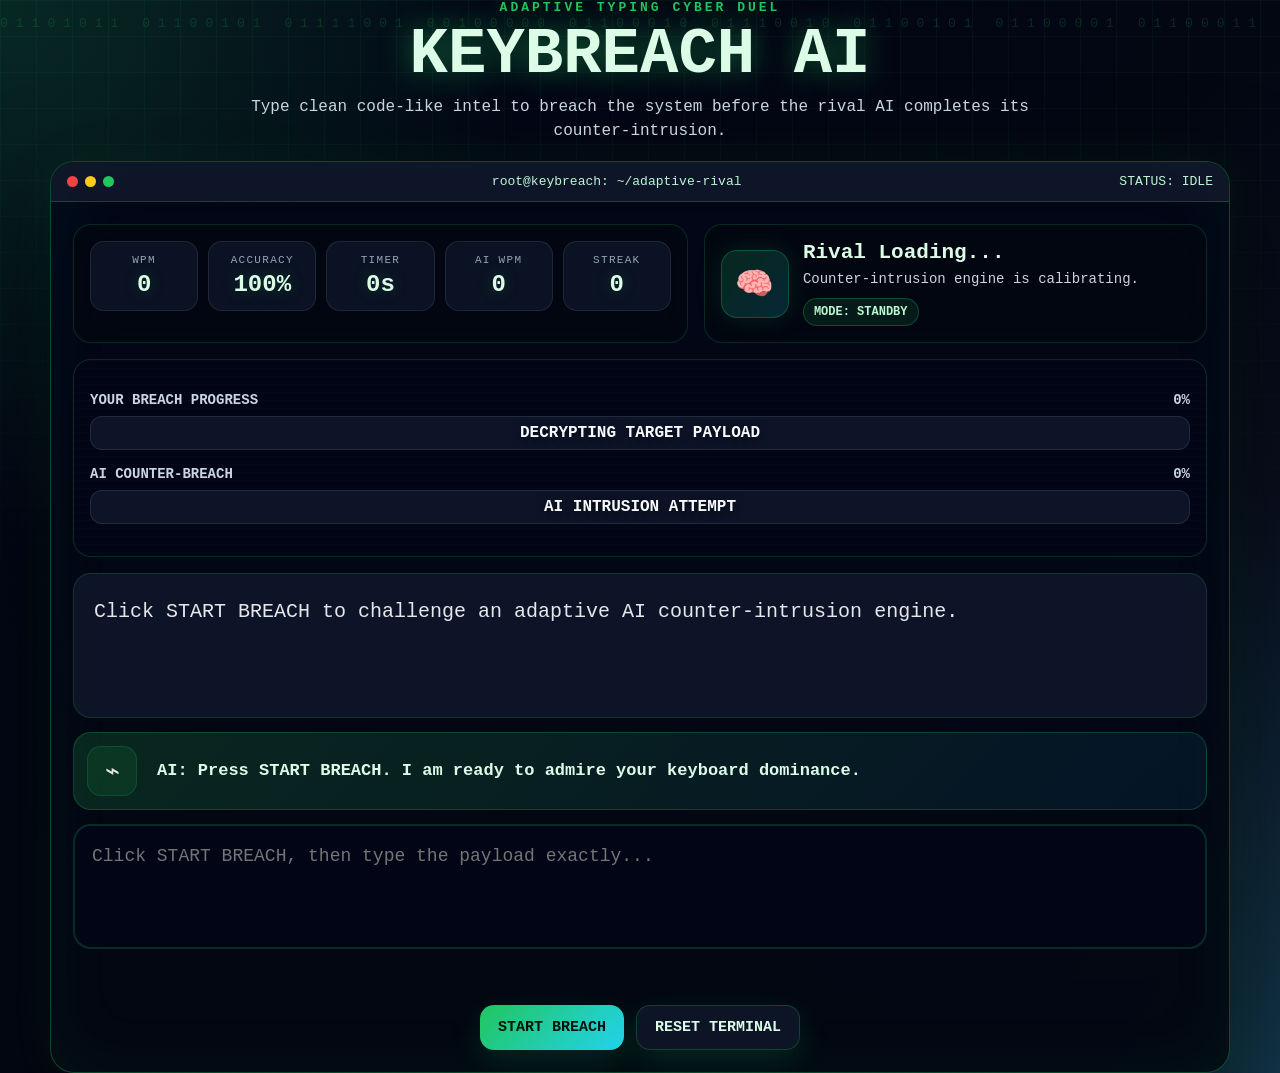
==== index.html @ 8544af5d "Add files via upload" ====
<!DOCTYPE html>
<html lang="en">

<head> 

  <link rel="stylesheet" href="css/style.css">

  <meta charset="UTF-8" />
  <meta name="viewport" content="width=device-width, initial-scale=1.0" />
  
  <title>KeyBreach AI</title>


</head>
<body>
  <div class="mobile-block">
    <h1>Desktop Required</h1>
    <p>KeyBreach AI requires a desktop or laptop screen.</p>
  </div>

  <main class="app">
    <header>
      <div class="eyebrow">Adaptive Typing Cyber Duel</div>
      <h1>KeyBreach AI</h1>
      <p class="subtitle">Type clean code-like intel to breach the system before the rival AI completes its counter-intrusion.</p>
    </header>

    <section class="terminal-shell" id="gameShell">
      <div class="terminal-bar">
        <div class="dots"><span class="dot"></span><span class="dot"></span><span class="dot"></span></div>
        <div>root@keybreach: ~/adaptive-rival</div>
        <div id="terminalStatus">STATUS: IDLE</div>
      </div>

      <div class="terminal-content">
        <div class="top-grid">
          <section class="card">
            <div class="stats">
              <div class="stat-box"><small>WPM</small><span id="wpm">0</span></div>
              <div class="stat-box"><small>Accuracy</small><span id="accuracy">100%</span></div>
              <div class="stat-box"><small>Timer</small><span id="timer">0s</span></div>
              <div class="stat-box"><small>AI WPM</small><span id="aiWpm">0</span></div>
              <div class="stat-box"><small>Streak</small><span id="streak">0</span></div>
            </div>
          </section>

          <section class="card ai-card">
            <div class="avatar" id="aiAvatar">🧠</div>
            <div>
              <div class="ai-name" id="aiName">Rival Loading...</div>
              <div class="ai-desc" id="aiDesc">Counter-intrusion engine is calibrating.</div>
              <div class="mood-pill" id="aiMood">MODE: STANDBY</div>
            </div>
          </section>
        </div>

        <section class="breach-panel">
          <div class="lane">
            <div class="lane-top"><span>YOUR BREACH PROGRESS</span><span id="playerPercent">0%</span></div>
            <div class="progress-track">
              <div class="progress-fill" id="playerFill"></div>
              <div class="progress-label">DECRYPTING TARGET PAYLOAD</div>
            </div>
          </div>

          <div class="lane">
            <div class="lane-top"><span id="aiLaneName">AI COUNTER-BREACH</span><span id="aiPercent">0%</span></div>
            <div class="progress-track">
              <div class="progress-fill ai-fill" id="aiFill"></div>
              <div class="progress-label">AI INTRUSION ATTEMPT</div>
            </div>
          </div>
        </section>

        <section class="story-box" id="storyDisplay"></section>

        <section class="commentary">
          <div class="commentary-icon">⌁</div>
          <div class="commentary-text" id="commentaryText">AI: Press START BREACH. I am ready to admire your keyboard dominance.</div>
        </section>

        <textarea id="typingInput" placeholder="Click START BREACH, then type the payload exactly..." disabled></textarea>

        <div class="warning" id="warning"></div>

        <div class="controls">
          <button id="startBtn">START BREACH</button>
          <button class="ghost-btn" id="resetBtn">RESET TERMINAL</button>
        </div>

        <section class="results" id="results">
          <h2 id="resultTitle">Results</h2>
          <p id="resultFlavor"></p>
          <div class="result-grid" id="resultGrid"></div>
          <div class="rank-badge" id="rankBadge"></div>
        </section>
      </div>
    </section>
  </main>

  
  <script src="js/script.js"></script>


</body>
</html>
---- css/style.css ----
* { box-sizing: border-box; }

    :root {
  --bg: #020617;
  --panel: rgba(3, 7, 18, 0.92);
  --panel2: rgba(15, 23, 42, 0.9);
  --green: #22c55e;
  --lime: #a3e635;
  --cyan: #22d3ee;
  --blue: #38bdf8;
  --red: #ef4444;
  --orange: #fb923c;
  --yellow: #facc15;
  --purple: #a855f7;
  --text: #e5e7eb;
  --muted: #94a3b8;
}

    body {
      margin: 0;
      min-height: 100vh;
      font-family: Consolas, Monaco, "Courier New", monospace;
      color: var(--text);
      background:
        radial-gradient(circle at top left, rgba(34, 197, 94, 0.18), transparent 32%),
        radial-gradient(circle at bottom right, rgba(34, 211, 238, 0.16), transparent 35%),
        linear-gradient(135deg, #020617, #030712 55%, #0f172a);
      display: flex;
      align-items: center;
      justify-content: center;
      overflow-x: hidden;
    }

    body::before {
      content: "";
      position: fixed;
      inset: 0;
      background-image:
        linear-gradient(rgba(34, 197, 94, 0.06) 1px, transparent 1px),
        linear-gradient(90deg, rgba(34, 197, 94, 0.06) 1px, transparent 1px);
      background-size: 36px 36px;
      mask-image: linear-gradient(to bottom, black, transparent 86%);
      pointer-events: none;
    }

    body::after {
      content: "01101011 01100101 01111001 00100000 01100010 01110010 01100101 01100001 01100011 01101000";
      position: fixed;
      left: 0;
      right: 0;
      top: 16px;
      color: rgba(34, 197, 94, 0.18);
      font-size: 13px;
      letter-spacing: 8px;
      white-space: nowrap;
      animation: crawl 18s linear infinite;
      pointer-events: none;
    }

    @keyframes crawl {
      from { transform: translateX(100%); }
      to { transform: translateX(-100%); }
    }

    .mobile-block {
      display: none;
      padding: 32px;
      text-align: center;
    }

    .app {
      width: min(1180px, 94vw);
      position: relative;
      z-index: 1;
    }

    header {
      text-align: center;
      margin-bottom: 18px;
    }

    .eyebrow {
      color: var(--green);
      font-weight: 900;
      letter-spacing: 3px;
      text-transform: uppercase;
      font-size: 13px;
      text-shadow: 0 0 18px rgba(34, 197, 94, 0.45);
    }

    h1 {
      margin: 8px 0;
      font-size: clamp(34px, 5vw, 66px);
      line-height: 1;
      text-transform: uppercase;
      color: #dcfce7;
      text-shadow: 0 0 30px rgba(34, 197, 94, 0.5);
    }

    .subtitle {
      max-width: 820px;
      margin: 0 auto;
      color: #cbd5e1;
      line-height: 1.5;
      font-size: 16px;
    }

    .terminal-shell {
      background: linear-gradient(180deg, rgba(2, 6, 23, 0.96), rgba(3, 7, 18, 0.98));
      border: 1px solid rgba(34, 197, 94, 0.35);
      border-radius: 24px;
      box-shadow:
        0 30px 100px rgba(0, 0, 0, 0.6),
        inset 0 0 70px rgba(34, 197, 94, 0.06),
        0 0 45px rgba(34, 197, 94, 0.1);
      overflow: hidden;
    }

    .terminal-bar {
      display: flex;
      align-items: center;
      justify-content: space-between;
      gap: 12px;
      background: rgba(15, 23, 42, 0.95);
      border-bottom: 1px solid rgba(34, 197, 94, 0.28);
      padding: 12px 16px;
      color: #bbf7d0;
      font-size: 13px;
    }

    .dots { display: flex; gap: 7px; }
    .dot {
      width: 11px;
      height: 11px;
      border-radius: 999px;
      background: var(--red);
    }
    .dot:nth-child(2) { background: var(--yellow); }
    .dot:nth-child(3) { background: var(--green); }

    .terminal-content { padding: 22px; }

    .top-grid {
      display: grid;
      grid-template-columns: 1.1fr 0.9fr;
      gap: 16px;
      margin-bottom: 16px;
    }

    .card {
      background: var(--panel);
      border: 1px solid rgba(34, 197, 94, 0.18);
      border-radius: 18px;
      padding: 16px;
      box-shadow: inset 0 0 30px rgba(34, 197, 94, 0.025);
    }

    .stats {
      display: grid;
      grid-template-columns: repeat(5, 1fr);
      gap: 10px;
    }

    .stat-box {
      background: rgba(15, 23, 42, 0.78);
      border: 1px solid rgba(148, 163, 184, 0.14);
      border-radius: 14px;
      padding: 12px 10px;
      text-align: center;
    }

    .stat-box small {
      display: block;
      color: var(--muted);
      font-size: 11px;
      text-transform: uppercase;
      letter-spacing: 1.3px;
      margin-bottom: 5px;
    }

    .stat-box span {
      color: #dcfce7;
      font-weight: 900;
      font-size: 24px;
      text-shadow: 0 0 16px rgba(34, 197, 94, 0.25);
    }

    .ai-card {
      display: grid;
      grid-template-columns: 68px 1fr;
      gap: 14px;
      align-items: center;
    }

    .avatar {
      width: 68px;
      height: 68px;
      border-radius: 16px;
      display: grid;
      place-items: center;
      font-size: 31px;
      background: linear-gradient(135deg, rgba(34, 197, 94, 0.18), rgba(34, 211, 238, 0.16));
      border: 1px solid rgba(34, 197, 94, 0.28);
      box-shadow: 0 0 28px rgba(34, 197, 94, 0.14);
    }

    .ai-name {
      font-size: 21px;
      color: #dcfce7;
      font-weight: 900;
      margin-bottom: 5px;
    }

    .ai-desc {
      color: #cbd5e1;
      line-height: 1.45;
      font-size: 14px;
    }

    .mood-pill {
      display: inline-flex;
      align-items: center;
      background: rgba(34, 197, 94, 0.11);
      border: 1px solid rgba(34, 197, 94, 0.28);
      color: #bbf7d0;
      border-radius: 999px;
      padding: 6px 10px;
      font-size: 12px;
      font-weight: 900;
      margin-top: 9px;
      text-transform: uppercase;
    }

    .breach-panel {
      position: relative;
      background: rgba(2, 6, 23, 0.9);
      border: 1px solid rgba(34, 197, 94, 0.2);
      border-radius: 18px;
      padding: 16px;
      margin-bottom: 16px;
      overflow: hidden;
    }

    .breach-panel::before {
      content: "";
      position: absolute;
      inset: 0;
      background: repeating-linear-gradient(180deg, rgba(255,255,255,0.025) 0 1px, transparent 1px 8px);
      pointer-events: none;
      opacity: 0.55;
    }

    .lane {
      position: relative;
      z-index: 1;
      margin: 16px 0;
    }

    .lane-top {
      display: flex;
      align-items: center;
      justify-content: space-between;
      margin-bottom: 8px;
      color: #cbd5e1;
      font-weight: 900;
      font-size: 14px;
    }

    .progress-track {
      position: relative;
      height: 34px;
      background: rgba(15, 23, 42, 0.9);
      border: 1px solid rgba(148, 163, 184, 0.16);
      border-radius: 12px;
      overflow: hidden;
    }

    .progress-fill {
      position: absolute;
      inset: 0 auto 0 0;
      width: 0%;
      background: linear-gradient(90deg, rgba(34, 197, 94, 0.25), rgba(34, 197, 94, 0.8));
      box-shadow: 0 0 24px rgba(34, 197, 94, 0.35);
      transition: width 0.15s linear;
    }

    .ai-fill {
      background: linear-gradient(90deg, rgba(239, 68, 68, 0.25), rgba(239, 68, 68, 0.85));
      box-shadow: 0 0 24px rgba(239, 68, 68, 0.3);
    }

    .progress-label {
      position: absolute;
      inset: 0;
      display: flex;
      align-items: center;
      justify-content: center;
      font-weight: 900;
      color: #f8fafc;
      text-shadow: 0 2px 8px rgba(0,0,0,0.5);
    }

    .story-box {
      background: rgba(15, 23, 42, 0.9);
      border: 1px solid rgba(34, 197, 94, 0.18);
      border-radius: 18px;
      padding: 20px;
      font-size: 20px;
      line-height: 1.75;
      margin-bottom: 14px;
      min-height: 145px;
    }

    .correct { color: var(--green); }
    .incorrect {
      color: var(--red);
      background: rgba(239, 68, 68, 0.16);
      text-decoration: underline;
      border-radius: 3px;
    }
    .current {
      background: rgba(34, 197, 94, 0.24);
      color: #fff;
      border-radius: 3px;
      animation: blink 0.9s infinite;
    }
    @keyframes blink { 50% { opacity: 0.4; } }

    .commentary {
      display: grid;
      grid-template-columns: 58px 1fr;
      gap: 12px;
      align-items: center;
      background: linear-gradient(135deg, rgba(22, 101, 52, 0.35), rgba(8, 47, 73, 0.35));
      border: 1px solid rgba(34, 197, 94, 0.24);
      border-radius: 18px;
      padding: 13px;
      margin-bottom: 14px;
      min-height: 72px;
    }

    .commentary-icon {
      width: 50px;
      height: 50px;
      border-radius: 14px;
      display: grid;
      place-items: center;
      background: rgba(34, 197, 94, 0.1);
      border: 1px solid rgba(34, 197, 94, 0.18);
      font-size: 25px;
    }

    .commentary-text {
      color: #dcfce7;
      font-size: 17px;
      line-height: 1.45;
      font-weight: 900;
    }

    textarea {
      width: 100%;
      min-height: 125px;
      resize: none;
      border-radius: 18px;
      border: 2px solid rgba(34, 197, 94, 0.2);
      background: rgba(2, 6, 23, 0.92);
      color: #dcfce7;
      padding: 17px;
      font-size: 18px;
      line-height: 1.55;
      outline: none;
      caret-color: var(--green);
    }

    textarea:focus {
      border-color: var(--green);
      box-shadow: 0 0 28px rgba(34, 197, 94, 0.12);
    }

    .warning {
      margin-top: 11px;
      color: var(--yellow);
      text-align: center;
      font-weight: 900;
      min-height: 24px;
    }

    .controls {
      display: flex;
      gap: 12px;
      justify-content: center;
      flex-wrap: wrap;
      margin-top: 16px;
    }

    button {
      border: 0;
      border-radius: 14px;
      padding: 13px 18px;
      font-family: inherit;
      font-size: 15px;
      font-weight: 900;
      cursor: pointer;
      color: #02130a;
      background: linear-gradient(135deg, var(--green), var(--cyan));
      box-shadow: 0 10px 30px rgba(34, 197, 94, 0.16);
      transition: transform 0.15s ease, filter 0.15s ease;
    }

    button:hover { transform: translateY(-2px); filter: brightness(1.08); }

    .ghost-btn {
      color: #dcfce7;
      background: rgba(15, 23, 42, 0.9);
      border: 1px solid rgba(34, 197, 94, 0.25);
    }

    .results {
      display: none;
      margin-top: 16px;
      background: rgba(2, 6, 23, 0.96);
      border: 1px solid rgba(34, 197, 94, 0.32);
      border-radius: 22px;
      padding: 22px;
      text-align: center;
      animation: popIn 0.4s ease both;
    }

    @keyframes popIn {
      from { transform: scale(0.95); opacity: 0; }
      to { transform: scale(1); opacity: 1; }
    }

    .results h2 {
      margin: 0 0 8px;
      color: #dcfce7;
      font-size: 38px;
      text-transform: uppercase;
      text-shadow: 0 0 20px rgba(34, 197, 94, 0.28);
    }

    .result-grid {
      display: grid;
      grid-template-columns: repeat(5, 1fr);
      gap: 10px;
      margin: 17px 0;
    }

    .rank-badge {
      display: inline-block;
      margin-top: 8px;
      padding: 10px 15px;
      border-radius: 999px;
      color: #bbf7d0;
      background: rgba(34, 197, 94, 0.11);
      border: 1px solid rgba(34, 197, 94, 0.28);
      font-weight: 900;
    }

    .shake { animation: shake 0.22s ease; }
    @keyframes shake {
      0%, 100% { transform: translateX(0); }
      25% { transform: translateX(-5px); }
      75% { transform: translateX(5px); }
    }

    @media (max-width: 900px) {
      .top-grid { grid-template-columns: 1fr; }
      .stats, .result-grid { grid-template-columns: repeat(2, 1fr); }
    }

    @media (max-width: 767px) {
      body { display: block; }
      .app { display: none; }
      .mobile-block { display: block; }
    }
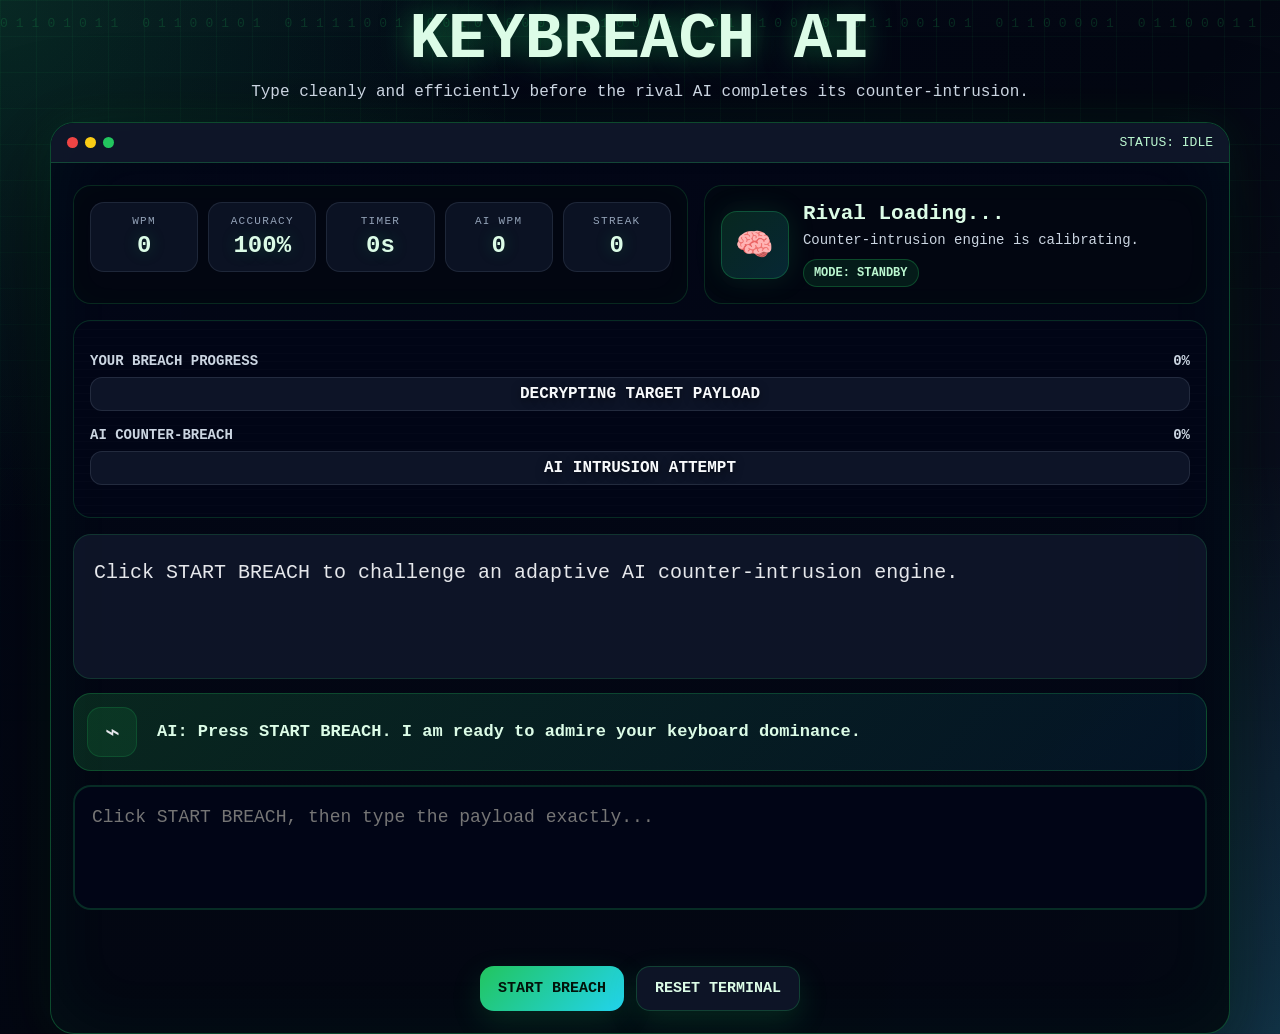
==== commit d0ac0dd8: "Updated project files" ====
--- a/index.html
+++ b/index.html
@@ -1,106 +1,131 @@
-<!DOCTYPE html>
+<!doctype html>
 <html lang="en">
+  <head>
+    <link rel="stylesheet" href="css/style.css" />
 
-<head> 
+    <meta charset="UTF-8" />
+    <meta name="viewport" content="width=device-width, initial-scale=1.0" />
 
-  <link rel="stylesheet" href="css/style.css">
+    <title>KeyBreach AI</title>
+  </head>
+  <body>
+    <div class="mobile-block">
+      <h1>Desktop Required</h1>
+      <p>KeyBreach AI requires a desktop or laptop screen.</p>
+    </div>
 
-  <meta charset="UTF-8" />
-  <meta name="viewport" content="width=device-width, initial-scale=1.0" />
-  
-  <title>KeyBreach AI</title>
+    <main class="app">
+      <header>
+      </div>
+        <h1>KeyBreach AI</h1>
+        <p class="subtitle">
+          Type cleanly and efficiently before the rival AI completes its
+          counter-intrusion.
+        </p>
+      </header>
 
+      <section class="terminal-shell" id="gameShell">
+        <div class="terminal-bar">
+          <div class="dots">
+            <span class="dot"></span><span class="dot"></span
+            ><span class="dot"></span>
+          </div>
+          <div></div>
+          <div id="terminalStatus">STATUS: IDLE</div>
+        </div>
 
-</head>
-<body>
-  <div class="mobile-block">
-    <h1>Desktop Required</h1>
-    <p>KeyBreach AI requires a desktop or laptop screen.</p>
-  </div>
+        <div class="terminal-content">
+          <div class="top-grid">
+            <section class="card">
+              <div class="stats">
+                <div class="stat-box">
+                  <small>WPM</small><span id="wpm">0</span>
+                </div>
+                <div class="stat-box">
+                  <small>Accuracy</small><span id="accuracy">100%</span>
+                </div>
+                <div class="stat-box">
+                  <small>Timer</small><span id="timer">0s</span>
+                </div>
+                <div class="stat-box">
+                  <small>AI WPM</small><span id="aiWpm">0</span>
+                </div>
+                <div class="stat-box">
+                  <small>Streak</small><span id="streak">0</span>
+                </div>
+              </div>
+            </section>
 
-  <main class="app">
-    <header>
-      <div class="eyebrow">Adaptive Typing Cyber Duel</div>
-      <h1>KeyBreach AI</h1>
-      <p class="subtitle">Type clean code-like intel to breach the system before the rival AI completes its counter-intrusion.</p>
-    </header>
+            <section class="card ai-card">
+              <div class="avatar" id="aiAvatar">🧠</div>
+              <div>
+                <div class="ai-name" id="aiName">Rival Loading...</div>
+                <div class="ai-desc" id="aiDesc">
+                  Counter-intrusion engine is calibrating.
+                </div>
+                <div class="mood-pill" id="aiMood">MODE: STANDBY</div>
+              </div>
+            </section>
+          </div>
 
-    <section class="terminal-shell" id="gameShell">
-      <div class="terminal-bar">
-        <div class="dots"><span class="dot"></span><span class="dot"></span><span class="dot"></span></div>
-        <div>root@keybreach: ~/adaptive-rival</div>
-        <div id="terminalStatus">STATUS: IDLE</div>
-      </div>
+          <section class="breach-panel">
+            <div class="lane">
+              <div class="lane-top">
+                <span>YOUR BREACH PROGRESS</span
+                ><span id="playerPercent">0%</span>
+              </div>
+              <div class="progress-track">
+                <div class="progress-fill" id="playerFill"></div>
+                <div class="progress-label">DECRYPTING TARGET PAYLOAD</div>
+              </div>
+            </div>
 
-      <div class="terminal-content">
-        <div class="top-grid">
-          <section class="card">
-            <div class="stats">
-              <div class="stat-box"><small>WPM</small><span id="wpm">0</span></div>
-              <div class="stat-box"><small>Accuracy</small><span id="accuracy">100%</span></div>
-              <div class="stat-box"><small>Timer</small><span id="timer">0s</span></div>
-              <div class="stat-box"><small>AI WPM</small><span id="aiWpm">0</span></div>
-              <div class="stat-box"><small>Streak</small><span id="streak">0</span></div>
+            <div class="lane">
+              <div class="lane-top">
+                <span id="aiLaneName">AI COUNTER-BREACH</span
+                ><span id="aiPercent">0%</span>
+              </div>
+              <div class="progress-track">
+                <div class="progress-fill ai-fill" id="aiFill"></div>
+                <div class="progress-label">AI INTRUSION ATTEMPT</div>
+              </div>
             </div>
           </section>
 
-          <section class="card ai-card">
-            <div class="avatar" id="aiAvatar">🧠</div>
-            <div>
-              <div class="ai-name" id="aiName">Rival Loading...</div>
-              <div class="ai-desc" id="aiDesc">Counter-intrusion engine is calibrating.</div>
-              <div class="mood-pill" id="aiMood">MODE: STANDBY</div>
+          <section class="story-box" id="storyDisplay"></section>
+
+          <section class="commentary">
+            <div class="commentary-icon">⌁</div>
+            <div class="commentary-text" id="commentaryText">
+              AI: Press START BREACH. I am ready to admire your keyboard
+              dominance.
             </div>
           </section>
-        </div>
 
-        <section class="breach-panel">
-          <div class="lane">
-            <div class="lane-top"><span>YOUR BREACH PROGRESS</span><span id="playerPercent">0%</span></div>
-            <div class="progress-track">
-              <div class="progress-fill" id="playerFill"></div>
-              <div class="progress-label">DECRYPTING TARGET PAYLOAD</div>
-            </div>
+          <textarea
+            id="typingInput"
+            placeholder="Click START BREACH, then type the payload exactly..."
+            disabled
+          ></textarea>
+
+          <div class="warning" id="warning"></div>
+
+          <div class="controls">
+            <button id="startBtn">START BREACH</button>
+            <button class="ghost-btn" id="resetBtn">RESET TERMINAL</button>
           </div>
 
-          <div class="lane">
-            <div class="lane-top"><span id="aiLaneName">AI COUNTER-BREACH</span><span id="aiPercent">0%</span></div>
-            <div class="progress-track">
-              <div class="progress-fill ai-fill" id="aiFill"></div>
-              <div class="progress-label">AI INTRUSION ATTEMPT</div>
-            </div>
-          </div>
-        </section>
+          <section class="results" id="results">
+            <h2 id="resultTitle">Results</h2>
+            <p id="resultFlavor"></p>
+            <div class="result-grid" id="resultGrid"></div>
+            <div class="rank-badge" id="rankBadge"></div>
+          </section>
+        </div>
+      </section>
+    </main>
 
-        <section class="story-box" id="storyDisplay"></section>
-
-        <section class="commentary">
-          <div class="commentary-icon">⌁</div>
-          <div class="commentary-text" id="commentaryText">AI: Press START BREACH. I am ready to admire your keyboard dominance.</div>
-        </section>
-
-        <textarea id="typingInput" placeholder="Click START BREACH, then type the payload exactly..." disabled></textarea>
-
-        <div class="warning" id="warning"></div>
-
-        <div class="controls">
-          <button id="startBtn">START BREACH</button>
-          <button class="ghost-btn" id="resetBtn">RESET TERMINAL</button>
-        </div>
-
-        <section class="results" id="results">
-          <h2 id="resultTitle">Results</h2>
-          <p id="resultFlavor"></p>
-          <div class="result-grid" id="resultGrid"></div>
-          <div class="rank-badge" id="rankBadge"></div>
-        </section>
-      </div>
-    </section>
-  </main>
-
-  
-  <script src="js/script.js"></script>
-
-
-</body>
-</html>
+    <script src="js/personalities.js"></script>
+    <script src="js/script.js"></script>
+  </body>
+</html>
--- a/css/style.css
+++ b/css/style.css
@@ -1,6 +1,8 @@
-    * { box-sizing: border-box; }
-
-    :root {
+* {
+  box-sizing: border-box;
+}
+
+:root {
   --bg: #020617;
   --panel: rgba(3, 7, 18, 0.92);
   --panel2: rgba(15, 23, 42, 0.9);
@@ -16,461 +18,569 @@
   --muted: #94a3b8;
 }
 
-    body {
-      margin: 0;
-      min-height: 100vh;
-      font-family: Consolas, Monaco, "Courier New", monospace;
-      color: var(--text);
-      background:
-        radial-gradient(circle at top left, rgba(34, 197, 94, 0.18), transparent 32%),
-        radial-gradient(circle at bottom right, rgba(34, 211, 238, 0.16), transparent 35%),
-        linear-gradient(135deg, #020617, #030712 55%, #0f172a);
-      display: flex;
-      align-items: center;
-      justify-content: center;
-      overflow-x: hidden;
-    }
-
-    body::before {
-      content: "";
-      position: fixed;
-      inset: 0;
-      background-image:
-        linear-gradient(rgba(34, 197, 94, 0.06) 1px, transparent 1px),
-        linear-gradient(90deg, rgba(34, 197, 94, 0.06) 1px, transparent 1px);
-      background-size: 36px 36px;
-      mask-image: linear-gradient(to bottom, black, transparent 86%);
-      pointer-events: none;
-    }
-
-    body::after {
-      content: "01101011 01100101 01111001 00100000 01100010 01110010 01100101 01100001 01100011 01101000";
-      position: fixed;
-      left: 0;
-      right: 0;
-      top: 16px;
-      color: rgba(34, 197, 94, 0.18);
-      font-size: 13px;
-      letter-spacing: 8px;
-      white-space: nowrap;
-      animation: crawl 18s linear infinite;
-      pointer-events: none;
-    }
-
-    @keyframes crawl {
-      from { transform: translateX(100%); }
-      to { transform: translateX(-100%); }
-    }
-
-    .mobile-block {
-      display: none;
-      padding: 32px;
-      text-align: center;
-    }
-
-    .app {
-      width: min(1180px, 94vw);
-      position: relative;
-      z-index: 1;
-    }
-
-    header {
-      text-align: center;
-      margin-bottom: 18px;
-    }
-
-    .eyebrow {
-      color: var(--green);
-      font-weight: 900;
-      letter-spacing: 3px;
-      text-transform: uppercase;
-      font-size: 13px;
-      text-shadow: 0 0 18px rgba(34, 197, 94, 0.45);
-    }
-
-    h1 {
-      margin: 8px 0;
-      font-size: clamp(34px, 5vw, 66px);
-      line-height: 1;
-      text-transform: uppercase;
-      color: #dcfce7;
-      text-shadow: 0 0 30px rgba(34, 197, 94, 0.5);
-    }
-
-    .subtitle {
-      max-width: 820px;
-      margin: 0 auto;
-      color: #cbd5e1;
-      line-height: 1.5;
-      font-size: 16px;
-    }
-
-    .terminal-shell {
-      background: linear-gradient(180deg, rgba(2, 6, 23, 0.96), rgba(3, 7, 18, 0.98));
-      border: 1px solid rgba(34, 197, 94, 0.35);
-      border-radius: 24px;
-      box-shadow:
-        0 30px 100px rgba(0, 0, 0, 0.6),
-        inset 0 0 70px rgba(34, 197, 94, 0.06),
-        0 0 45px rgba(34, 197, 94, 0.1);
-      overflow: hidden;
-    }
-
-    .terminal-bar {
-      display: flex;
-      align-items: center;
-      justify-content: space-between;
-      gap: 12px;
-      background: rgba(15, 23, 42, 0.95);
-      border-bottom: 1px solid rgba(34, 197, 94, 0.28);
-      padding: 12px 16px;
-      color: #bbf7d0;
-      font-size: 13px;
-    }
-
-    .dots { display: flex; gap: 7px; }
-    .dot {
-      width: 11px;
-      height: 11px;
-      border-radius: 999px;
-      background: var(--red);
-    }
-    .dot:nth-child(2) { background: var(--yellow); }
-    .dot:nth-child(3) { background: var(--green); }
-
-    .terminal-content { padding: 22px; }
-
-    .top-grid {
-      display: grid;
-      grid-template-columns: 1.1fr 0.9fr;
-      gap: 16px;
-      margin-bottom: 16px;
-    }
-
-    .card {
-      background: var(--panel);
-      border: 1px solid rgba(34, 197, 94, 0.18);
-      border-radius: 18px;
-      padding: 16px;
-      box-shadow: inset 0 0 30px rgba(34, 197, 94, 0.025);
-    }
-
-    .stats {
-      display: grid;
-      grid-template-columns: repeat(5, 1fr);
-      gap: 10px;
-    }
-
-    .stat-box {
-      background: rgba(15, 23, 42, 0.78);
-      border: 1px solid rgba(148, 163, 184, 0.14);
-      border-radius: 14px;
-      padding: 12px 10px;
-      text-align: center;
-    }
-
-    .stat-box small {
-      display: block;
-      color: var(--muted);
-      font-size: 11px;
-      text-transform: uppercase;
-      letter-spacing: 1.3px;
-      margin-bottom: 5px;
-    }
-
-    .stat-box span {
-      color: #dcfce7;
-      font-weight: 900;
-      font-size: 24px;
-      text-shadow: 0 0 16px rgba(34, 197, 94, 0.25);
-    }
-
-    .ai-card {
-      display: grid;
-      grid-template-columns: 68px 1fr;
-      gap: 14px;
-      align-items: center;
-    }
-
-    .avatar {
-      width: 68px;
-      height: 68px;
-      border-radius: 16px;
-      display: grid;
-      place-items: center;
-      font-size: 31px;
-      background: linear-gradient(135deg, rgba(34, 197, 94, 0.18), rgba(34, 211, 238, 0.16));
-      border: 1px solid rgba(34, 197, 94, 0.28);
-      box-shadow: 0 0 28px rgba(34, 197, 94, 0.14);
-    }
-
-    .ai-name {
-      font-size: 21px;
-      color: #dcfce7;
-      font-weight: 900;
-      margin-bottom: 5px;
-    }
-
-    .ai-desc {
-      color: #cbd5e1;
-      line-height: 1.45;
-      font-size: 14px;
-    }
-
-    .mood-pill {
-      display: inline-flex;
-      align-items: center;
-      background: rgba(34, 197, 94, 0.11);
-      border: 1px solid rgba(34, 197, 94, 0.28);
-      color: #bbf7d0;
-      border-radius: 999px;
-      padding: 6px 10px;
-      font-size: 12px;
-      font-weight: 900;
-      margin-top: 9px;
-      text-transform: uppercase;
-    }
-
-    .breach-panel {
-      position: relative;
-      background: rgba(2, 6, 23, 0.9);
-      border: 1px solid rgba(34, 197, 94, 0.2);
-      border-radius: 18px;
-      padding: 16px;
-      margin-bottom: 16px;
-      overflow: hidden;
-    }
-
-    .breach-panel::before {
-      content: "";
-      position: absolute;
-      inset: 0;
-      background: repeating-linear-gradient(180deg, rgba(255,255,255,0.025) 0 1px, transparent 1px 8px);
-      pointer-events: none;
-      opacity: 0.55;
-    }
-
-    .lane {
-      position: relative;
-      z-index: 1;
-      margin: 16px 0;
-    }
-
-    .lane-top {
-      display: flex;
-      align-items: center;
-      justify-content: space-between;
-      margin-bottom: 8px;
-      color: #cbd5e1;
-      font-weight: 900;
-      font-size: 14px;
-    }
-
-    .progress-track {
-      position: relative;
-      height: 34px;
-      background: rgba(15, 23, 42, 0.9);
-      border: 1px solid rgba(148, 163, 184, 0.16);
-      border-radius: 12px;
-      overflow: hidden;
-    }
-
-    .progress-fill {
-      position: absolute;
-      inset: 0 auto 0 0;
-      width: 0%;
-      background: linear-gradient(90deg, rgba(34, 197, 94, 0.25), rgba(34, 197, 94, 0.8));
-      box-shadow: 0 0 24px rgba(34, 197, 94, 0.35);
-      transition: width 0.15s linear;
-    }
-
-    .ai-fill {
-      background: linear-gradient(90deg, rgba(239, 68, 68, 0.25), rgba(239, 68, 68, 0.85));
-      box-shadow: 0 0 24px rgba(239, 68, 68, 0.3);
-    }
-
-    .progress-label {
-      position: absolute;
-      inset: 0;
-      display: flex;
-      align-items: center;
-      justify-content: center;
-      font-weight: 900;
-      color: #f8fafc;
-      text-shadow: 0 2px 8px rgba(0,0,0,0.5);
-    }
-
-    .story-box {
-      background: rgba(15, 23, 42, 0.9);
-      border: 1px solid rgba(34, 197, 94, 0.18);
-      border-radius: 18px;
-      padding: 20px;
-      font-size: 20px;
-      line-height: 1.75;
-      margin-bottom: 14px;
-      min-height: 145px;
-    }
-
-    .correct { color: var(--green); }
-    .incorrect {
-      color: var(--red);
-      background: rgba(239, 68, 68, 0.16);
-      text-decoration: underline;
-      border-radius: 3px;
-    }
-    .current {
-      background: rgba(34, 197, 94, 0.24);
-      color: #fff;
-      border-radius: 3px;
-      animation: blink 0.9s infinite;
-    }
-    @keyframes blink { 50% { opacity: 0.4; } }
-
-    .commentary {
-      display: grid;
-      grid-template-columns: 58px 1fr;
-      gap: 12px;
-      align-items: center;
-      background: linear-gradient(135deg, rgba(22, 101, 52, 0.35), rgba(8, 47, 73, 0.35));
-      border: 1px solid rgba(34, 197, 94, 0.24);
-      border-radius: 18px;
-      padding: 13px;
-      margin-bottom: 14px;
-      min-height: 72px;
-    }
-
-    .commentary-icon {
-      width: 50px;
-      height: 50px;
-      border-radius: 14px;
-      display: grid;
-      place-items: center;
-      background: rgba(34, 197, 94, 0.1);
-      border: 1px solid rgba(34, 197, 94, 0.18);
-      font-size: 25px;
-    }
-
-    .commentary-text {
-      color: #dcfce7;
-      font-size: 17px;
-      line-height: 1.45;
-      font-weight: 900;
-    }
-
-    textarea {
-      width: 100%;
-      min-height: 125px;
-      resize: none;
-      border-radius: 18px;
-      border: 2px solid rgba(34, 197, 94, 0.2);
-      background: rgba(2, 6, 23, 0.92);
-      color: #dcfce7;
-      padding: 17px;
-      font-size: 18px;
-      line-height: 1.55;
-      outline: none;
-      caret-color: var(--green);
-    }
-
-    textarea:focus {
-      border-color: var(--green);
-      box-shadow: 0 0 28px rgba(34, 197, 94, 0.12);
-    }
-
-    .warning {
-      margin-top: 11px;
-      color: var(--yellow);
-      text-align: center;
-      font-weight: 900;
-      min-height: 24px;
-    }
-
-    .controls {
-      display: flex;
-      gap: 12px;
-      justify-content: center;
-      flex-wrap: wrap;
-      margin-top: 16px;
-    }
-
-    button {
-      border: 0;
-      border-radius: 14px;
-      padding: 13px 18px;
-      font-family: inherit;
-      font-size: 15px;
-      font-weight: 900;
-      cursor: pointer;
-      color: #02130a;
-      background: linear-gradient(135deg, var(--green), var(--cyan));
-      box-shadow: 0 10px 30px rgba(34, 197, 94, 0.16);
-      transition: transform 0.15s ease, filter 0.15s ease;
-    }
-
-    button:hover { transform: translateY(-2px); filter: brightness(1.08); }
-
-    .ghost-btn {
-      color: #dcfce7;
-      background: rgba(15, 23, 42, 0.9);
-      border: 1px solid rgba(34, 197, 94, 0.25);
-    }
-
-    .results {
-      display: none;
-      margin-top: 16px;
-      background: rgba(2, 6, 23, 0.96);
-      border: 1px solid rgba(34, 197, 94, 0.32);
-      border-radius: 22px;
-      padding: 22px;
-      text-align: center;
-      animation: popIn 0.4s ease both;
-    }
-
-    @keyframes popIn {
-      from { transform: scale(0.95); opacity: 0; }
-      to { transform: scale(1); opacity: 1; }
-    }
-
-    .results h2 {
-      margin: 0 0 8px;
-      color: #dcfce7;
-      font-size: 38px;
-      text-transform: uppercase;
-      text-shadow: 0 0 20px rgba(34, 197, 94, 0.28);
-    }
-
-    .result-grid {
-      display: grid;
-      grid-template-columns: repeat(5, 1fr);
-      gap: 10px;
-      margin: 17px 0;
-    }
-
-    .rank-badge {
-      display: inline-block;
-      margin-top: 8px;
-      padding: 10px 15px;
-      border-radius: 999px;
-      color: #bbf7d0;
-      background: rgba(34, 197, 94, 0.11);
-      border: 1px solid rgba(34, 197, 94, 0.28);
-      font-weight: 900;
-    }
-
-    .shake { animation: shake 0.22s ease; }
-    @keyframes shake {
-      0%, 100% { transform: translateX(0); }
-      25% { transform: translateX(-5px); }
-      75% { transform: translateX(5px); }
-    }
-
-    @media (max-width: 900px) {
-      .top-grid { grid-template-columns: 1fr; }
-      .stats, .result-grid { grid-template-columns: repeat(2, 1fr); }
-    }
-
-    @media (max-width: 767px) {
-      body { display: block; }
-      .app { display: none; }
-      .mobile-block { display: block; }
-    }
+body {
+  margin: 0;
+  min-height: 100vh;
+  font-family: Consolas, Monaco, "Courier New", monospace;
+  color: var(--text);
+  background:
+    radial-gradient(
+      circle at top left,
+      rgba(34, 197, 94, 0.18),
+      transparent 32%
+    ),
+    radial-gradient(
+      circle at bottom right,
+      rgba(34, 211, 238, 0.16),
+      transparent 35%
+    ),
+    linear-gradient(135deg, #020617, #030712 55%, #0f172a);
+  display: flex;
+  align-items: center;
+  justify-content: center;
+  overflow-x: hidden;
+}
+
+body::before {
+  content: "";
+  position: fixed;
+  inset: 0;
+  background-image:
+    linear-gradient(rgba(34, 197, 94, 0.06) 1px, transparent 1px),
+    linear-gradient(90deg, rgba(34, 197, 94, 0.06) 1px, transparent 1px);
+  background-size: 36px 36px;
+  mask-image: linear-gradient(to bottom, black, transparent 86%);
+  pointer-events: none;
+}
+
+body::after {
+  content: "01101011 01100101 01111001 00100000 01100010 01110010 01100101 01100001 01100011 01101000";
+  position: fixed;
+  left: 0;
+  right: 0;
+  top: 16px;
+  color: rgba(34, 197, 94, 0.18);
+  font-size: 13px;
+  letter-spacing: 8px;
+  white-space: nowrap;
+  animation: crawl 18s linear infinite;
+  pointer-events: none;
+}
+
+@keyframes crawl {
+  from {
+    transform: translateX(100%);
+  }
+  to {
+    transform: translateX(-100%);
+  }
+}
+
+.mobile-block {
+  display: none;
+  padding: 32px;
+  text-align: center;
+}
+
+.app {
+  width: min(1180px, 94vw);
+  position: relative;
+  z-index: 1;
+}
+
+header {
+  text-align: center;
+  margin-bottom: 18px;
+}
+
+.eyebrow {
+  color: var(--green);
+  font-weight: 900;
+  letter-spacing: 3px;
+  text-transform: uppercase;
+  font-size: 13px;
+  text-shadow: 0 0 18px rgba(34, 197, 94, 0.45);
+}
+
+h1 {
+  margin: 8px 0;
+  font-size: clamp(34px, 5vw, 66px);
+  line-height: 1;
+  text-transform: uppercase;
+  color: #dcfce7;
+  text-shadow: 0 0 30px rgba(34, 197, 94, 0.5);
+}
+
+.subtitle {
+  max-width: 820px;
+  margin: 0 auto;
+  color: #cbd5e1;
+  line-height: 1.5;
+  font-size: 16px;
+}
+
+.terminal-shell {
+  background: linear-gradient(
+    180deg,
+    rgba(2, 6, 23, 0.96),
+    rgba(3, 7, 18, 0.98)
+  );
+  border: 1px solid rgba(34, 197, 94, 0.35);
+  border-radius: 24px;
+  box-shadow:
+    0 30px 100px rgba(0, 0, 0, 0.6),
+    inset 0 0 70px rgba(34, 197, 94, 0.06),
+    0 0 45px rgba(34, 197, 94, 0.1);
+  overflow: hidden;
+}
+
+.terminal-bar {
+  display: flex;
+  align-items: center;
+  justify-content: space-between;
+  gap: 12px;
+  background: rgba(15, 23, 42, 0.95);
+  border-bottom: 1px solid rgba(34, 197, 94, 0.28);
+  padding: 12px 16px;
+  color: #bbf7d0;
+  font-size: 13px;
+}
+
+.dots {
+  display: flex;
+  gap: 7px;
+}
+.dot {
+  width: 11px;
+  height: 11px;
+  border-radius: 999px;
+  background: var(--red);
+}
+.dot:nth-child(2) {
+  background: var(--yellow);
+}
+.dot:nth-child(3) {
+  background: var(--green);
+}
+
+.terminal-content {
+  padding: 22px;
+}
+
+.top-grid {
+  display: grid;
+  grid-template-columns: 1.1fr 0.9fr;
+  gap: 16px;
+  margin-bottom: 16px;
+}
+
+.card {
+  background: var(--panel);
+  border: 1px solid rgba(34, 197, 94, 0.18);
+  border-radius: 18px;
+  padding: 16px;
+  box-shadow: inset 0 0 30px rgba(34, 197, 94, 0.025);
+}
+
+.stats {
+  display: grid;
+  grid-template-columns: repeat(5, 1fr);
+  gap: 10px;
+}
+
+.stat-box {
+  background: rgba(15, 23, 42, 0.78);
+  border: 1px solid rgba(148, 163, 184, 0.14);
+  border-radius: 14px;
+  padding: 12px 10px;
+  text-align: center;
+}
+
+.stat-box small {
+  display: block;
+  color: var(--muted);
+  font-size: 11px;
+  text-transform: uppercase;
+  letter-spacing: 1.3px;
+  margin-bottom: 5px;
+}
+
+.stat-box span {
+  color: #dcfce7;
+  font-weight: 900;
+  font-size: 24px;
+  text-shadow: 0 0 16px rgba(34, 197, 94, 0.25);
+}
+
+.ai-card {
+  display: grid;
+  grid-template-columns: 68px 1fr;
+  gap: 14px;
+  align-items: center;
+}
+
+.avatar {
+  width: 68px;
+  height: 68px;
+  border-radius: 16px;
+  display: grid;
+  place-items: center;
+  font-size: 31px;
+  background: linear-gradient(
+    135deg,
+    rgba(34, 197, 94, 0.18),
+    rgba(34, 211, 238, 0.16)
+  );
+  border: 1px solid rgba(34, 197, 94, 0.28);
+  box-shadow: 0 0 28px rgba(34, 197, 94, 0.14);
+}
+
+.ai-name {
+  font-size: 21px;
+  color: #dcfce7;
+  font-weight: 900;
+  margin-bottom: 5px;
+}
+
+.ai-desc {
+  color: #cbd5e1;
+  line-height: 1.45;
+  font-size: 14px;
+}
+
+.mood-pill {
+  display: inline-flex;
+  align-items: center;
+  background: rgba(34, 197, 94, 0.11);
+  border: 1px solid rgba(34, 197, 94, 0.28);
+  color: #bbf7d0;
+  border-radius: 999px;
+  padding: 6px 10px;
+  font-size: 12px;
+  font-weight: 900;
+  margin-top: 9px;
+  text-transform: uppercase;
+}
+
+.breach-panel {
+  position: relative;
+  background: rgba(2, 6, 23, 0.9);
+  border: 1px solid rgba(34, 197, 94, 0.2);
+  border-radius: 18px;
+  padding: 16px;
+  margin-bottom: 16px;
+  overflow: hidden;
+}
+
+.breach-panel::before {
+  content: "";
+  position: absolute;
+  inset: 0;
+  background: repeating-linear-gradient(
+    180deg,
+    rgba(255, 255, 255, 0.025) 0 1px,
+    transparent 1px 8px
+  );
+  pointer-events: none;
+  opacity: 0.55;
+}
+
+.lane {
+  position: relative;
+  z-index: 1;
+  margin: 16px 0;
+}
+
+.lane-top {
+  display: flex;
+  align-items: center;
+  justify-content: space-between;
+  margin-bottom: 8px;
+  color: #cbd5e1;
+  font-weight: 900;
+  font-size: 14px;
+}
+
+.progress-track {
+  position: relative;
+  height: 34px;
+  background: rgba(15, 23, 42, 0.9);
+  border: 1px solid rgba(148, 163, 184, 0.16);
+  border-radius: 12px;
+  overflow: hidden;
+}
+
+.progress-fill {
+  position: absolute;
+  inset: 0 auto 0 0;
+  width: 0%;
+  background: linear-gradient(
+    90deg,
+    rgba(34, 197, 94, 0.25),
+    rgba(34, 197, 94, 0.8)
+  );
+  box-shadow: 0 0 24px rgba(34, 197, 94, 0.35);
+  transition: width 0.15s linear;
+}
+
+.ai-fill {
+  background: linear-gradient(
+    90deg,
+    rgba(239, 68, 68, 0.25),
+    rgba(239, 68, 68, 0.85)
+  );
+  box-shadow: 0 0 24px rgba(239, 68, 68, 0.3);
+}
+
+.progress-label {
+  position: absolute;
+  inset: 0;
+  display: flex;
+  align-items: center;
+  justify-content: center;
+  font-weight: 900;
+  color: #f8fafc;
+  text-shadow: 0 2px 8px rgba(0, 0, 0, 0.5);
+}
+
+.story-box {
+  background: rgba(15, 23, 42, 0.9);
+  border: 1px solid rgba(34, 197, 94, 0.18);
+  border-radius: 18px;
+  padding: 20px;
+  font-size: 20px;
+  line-height: 1.75;
+  margin-bottom: 14px;
+  min-height: 145px;
+}
+
+.correct {
+  color: var(--green);
+}
+.incorrect {
+  color: var(--red);
+  background: rgba(239, 68, 68, 0.16);
+  text-decoration: underline;
+  border-radius: 3px;
+}
+.current {
+  background: rgba(34, 197, 94, 0.24);
+  color: #fff;
+  border-radius: 3px;
+  animation: blink 0.9s infinite;
+}
+@keyframes blink {
+  50% {
+    opacity: 0.4;
+  }
+}
+
+.commentary {
+  display: grid;
+  grid-template-columns: 58px 1fr;
+  gap: 12px;
+  align-items: center;
+  background: linear-gradient(
+    135deg,
+    rgba(22, 101, 52, 0.35),
+    rgba(8, 47, 73, 0.35)
+  );
+  border: 1px solid rgba(34, 197, 94, 0.24);
+  border-radius: 18px;
+  padding: 13px;
+  margin-bottom: 14px;
+  min-height: 72px;
+}
+
+.commentary-icon {
+  width: 50px;
+  height: 50px;
+  border-radius: 14px;
+  display: grid;
+  place-items: center;
+  background: rgba(34, 197, 94, 0.1);
+  border: 1px solid rgba(34, 197, 94, 0.18);
+  font-size: 25px;
+}
+
+.commentary-text {
+  color: #dcfce7;
+  font-size: 17px;
+  line-height: 1.45;
+  font-weight: 900;
+}
+
+textarea {
+  width: 100%;
+  min-height: 125px;
+  resize: none;
+  border-radius: 18px;
+  border: 2px solid rgba(34, 197, 94, 0.2);
+  background: rgba(2, 6, 23, 0.92);
+  color: #dcfce7;
+  padding: 17px;
+  font-size: 18px;
+  line-height: 1.55;
+  outline: none;
+  caret-color: var(--green);
+}
+
+textarea:focus {
+  border-color: var(--green);
+  box-shadow: 0 0 28px rgba(34, 197, 94, 0.12);
+}
+
+.warning {
+  margin-top: 11px;
+  color: var(--yellow);
+  text-align: center;
+  font-weight: 900;
+  min-height: 24px;
+}
+
+.controls {
+  display: flex;
+  gap: 12px;
+  justify-content: center;
+  flex-wrap: wrap;
+  margin-top: 16px;
+}
+
+button {
+  border: 0;
+  border-radius: 14px;
+  padding: 13px 18px;
+  font-family: inherit;
+  font-size: 15px;
+  font-weight: 900;
+  cursor: pointer;
+  color: #02130a;
+  background: linear-gradient(135deg, var(--green), var(--cyan));
+  box-shadow: 0 10px 30px rgba(34, 197, 94, 0.16);
+  transition:
+    transform 0.15s ease,
+    filter 0.15s ease;
+}
+
+button:hover {
+  transform: translateY(-2px);
+  filter: brightness(1.08);
+}
+
+.ghost-btn {
+  color: #dcfce7;
+  background: rgba(15, 23, 42, 0.9);
+  border: 1px solid rgba(34, 197, 94, 0.25);
+}
+
+.results {
+  display: none;
+  margin-top: 16px;
+  background: rgba(2, 6, 23, 0.96);
+  border: 1px solid rgba(34, 197, 94, 0.32);
+  border-radius: 22px;
+  padding: 22px;
+  text-align: center;
+  animation: popIn 0.4s ease both;
+}
+
+@keyframes popIn {
+  from {
+    transform: scale(0.95);
+    opacity: 0;
+  }
+  to {
+    transform: scale(1);
+    opacity: 1;
+  }
+}
+
+.results h2 {
+  margin: 0 0 8px;
+  color: #dcfce7;
+  font-size: 38px;
+  text-transform: uppercase;
+  text-shadow: 0 0 20px rgba(34, 197, 94, 0.28);
+}
+
+.result-grid {
+  display: grid;
+  grid-template-columns: repeat(5, 1fr);
+  gap: 10px;
+  margin: 17px 0;
+}
+
+.rank-badge {
+  display: inline-block;
+  margin-top: 8px;
+  padding: 10px 15px;
+  border-radius: 999px;
+  color: #bbf7d0;
+  background: rgba(34, 197, 94, 0.11);
+  border: 1px solid rgba(34, 197, 94, 0.28);
+  font-weight: 900;
+}
+
+.shake {
+  animation: shake 0.22s ease;
+}
+@keyframes shake {
+  0%,
+  100% {
+    transform: translateX(0);
+  }
+  25% {
+    transform: translateX(-5px);
+  }
+  75% {
+    transform: translateX(5px);
+  }
+}
+
+@media (max-width: 900px) {
+  .top-grid {
+    grid-template-columns: 1fr;
+  }
+  .stats,
+  .result-grid {
+    grid-template-columns: repeat(2, 1fr);
+  }
+}
+
+@media (max-width: 767px) {
+  body {
+    display: block;
+  }
+  .app {
+    display: none;
+  }
+  .mobile-block {
+    display: block;
+  }
+}
+
+@keyframes jumpZoom {
+  from {
+    transform: scale(0.1);
+    opacity: 0;
+  }
+
+  to {
+    transform: scale(1.4);
+    opacity: 1;
+  }
+}
+
+@keyframes jumpFlash {
+  0% {
+    background: black;
+  }
+
+  50% {
+    background: #300000;
+  }
+
+  100% {
+    background: black;
+  }
+}
